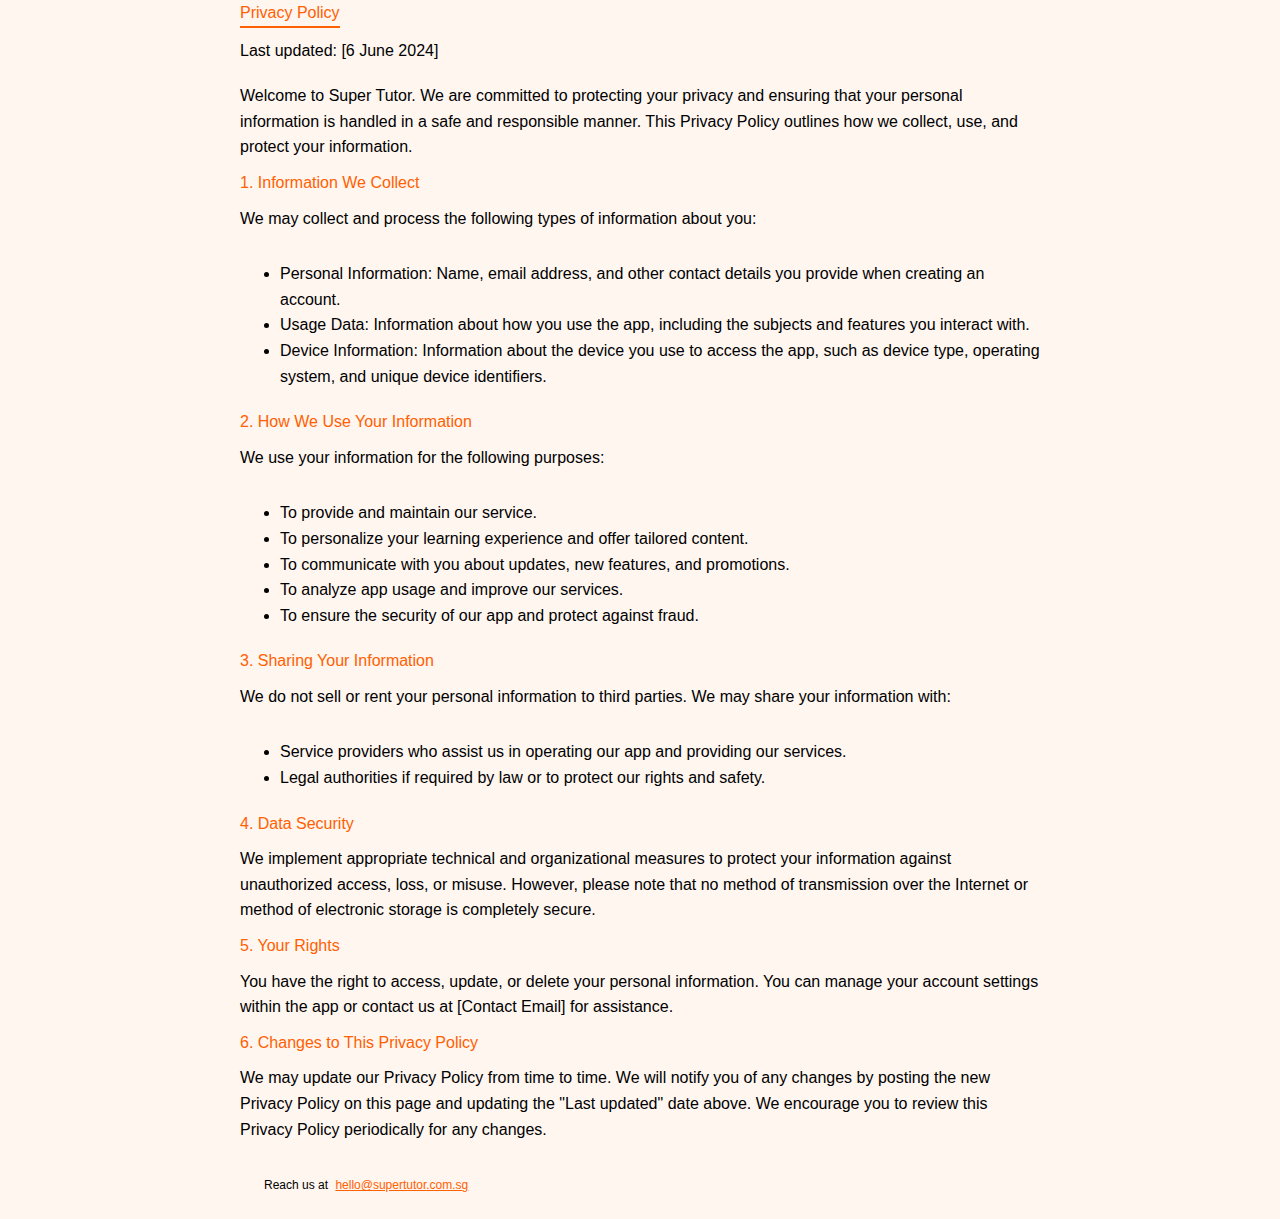
==== privacy.html @ 46e8c4f6 "Add privacy policy" ====
<!DOCTYPE html>
<html lang="en">
  <head>
    <meta charset="UTF-8" />
    <meta name="viewport" content="width=device-width, initial-scale=1.0" />
    <title>Super Tutor - Privacy Policy</title>
    <meta name="description" content="Super Tutor's Privacy Policy" />
    <meta property="og:title" content="Super Tutor - Privacy Policy" />
    <meta
      property="og:description"
      content="Privacy Policy of Super Tutor App"
    />
    <link rel="stylesheet" href="styles/reset.css" />
    <link rel="stylesheet" href="styles/supertutor.css" />
    <link
      rel="apple-touch-icon"
      sizes="57x57"
      href="images/icons/apple-icon-57x57.png"
    />
    <link
      rel="apple-touch-icon"
      sizes="60x60"
      href="images/icons/apple-icon-60x60.png"
    />
    <link
      rel="apple-touch-icon"
      sizes="72x72"
      href="images/icons/apple-icon-72x72.png"
    />
    <link
      rel="apple-touch-icon"
      sizes="76x76"
      href="images/icons/apple-icon-76x76.png"
    />
    <link
      rel="apple-touch-icon"
      sizes="114x114"
      href="images/icons/apple-icon-114x114.png"
    />
    <link
      rel="apple-touch-icon"
      sizes="120x120"
      href="images/icons/apple-icon-120x120.png"
    />
    <link
      rel="apple-touch-icon"
      sizes="144x144"
      href="images/icons/apple-icon-144x144.png"
    />
    <link
      rel="apple-touch-icon"
      sizes="152x152"
      href="images/icons/apple-icon-152x152.png"
    />
    <link
      rel="apple-touch-icon"
      sizes="180x180"
      href="images/icons/apple-icon-180x180.png"
    />
    <link
      rel="icon"
      type="image/png"
      sizes="192x192"
      href="images/icons/android-icon-192x192.png"
    />
    <link
      rel="icon"
      type="image/png"
      sizes="32x32"
      href="images/icons/favicon-32x32.png"
    />
    <link
      rel="icon"
      type="image/png"
      sizes="96x96"
      href="images/icons/favicon-96x96.png"
    />
    <link
      rel="icon"
      type="image/png"
      sizes="16x16"
      href="images/icons/favicon-16x16.png"
    />
    <link rel="manifest" href="images/icons/manifest.json" />
    <meta name="msapplication-TileColor" content="#ffffff" />
    <meta name="msapplication-TileImage" content="/ms-icon-144x144.png" />
    <meta name="theme-color" content="#ffffff" />
    <style>
      h1,
      h2 {
        color: #ff6000;
      }
      h1 {
        border-bottom: 2px solid #ff6000;
      }
      ul {
        list-style-type: disc;
        margin: 20px 0;
        padding-left: 40px;
      }
      p {
        margin: 10px 0;
      }
      .container {
        align-items: flex-start;
      }
    </style>
  </head>
  <body>
    <div class="container">
      <h1>Privacy Policy</h1>
      <p>Last updated: [6 June 2024]</p>

      <p>
        Welcome to Super Tutor. We are committed to protecting your privacy and
        ensuring that your personal information is handled in a safe and
        responsible manner. This Privacy Policy outlines how we collect, use,
        and protect your information.
      </p>

      <h2>1. Information We Collect</h2>
      <p>
        We may collect and process the following types of information about you:
      </p>
      <ul>
        <li>
          <strong>Personal Information:</strong> Name, email address, and other
          contact details you provide when creating an account.
        </li>
        <li>
          <strong>Usage Data:</strong> Information about how you use the app,
          including the subjects and features you interact with.
        </li>
        <li>
          <strong>Device Information:</strong> Information about the device you
          use to access the app, such as device type, operating system, and
          unique device identifiers.
        </li>
      </ul>

      <h2>2. How We Use Your Information</h2>
      <p>We use your information for the following purposes:</p>
      <ul>
        <li>To provide and maintain our service.</li>
        <li>
          To personalize your learning experience and offer tailored content.
        </li>
        <li>
          To communicate with you about updates, new features, and promotions.
        </li>
        <li>To analyze app usage and improve our services.</li>
        <li>To ensure the security of our app and protect against fraud.</li>
      </ul>

      <h2>3. Sharing Your Information</h2>
      <p>
        We do not sell or rent your personal information to third parties. We
        may share your information with:
      </p>
      <ul>
        <li>
          Service providers who assist us in operating our app and providing our
          services.
        </li>
        <li>
          Legal authorities if required by law or to protect our rights and
          safety.
        </li>
      </ul>

      <h2>4. Data Security</h2>
      <p>
        We implement appropriate technical and organizational measures to
        protect your information against unauthorized access, loss, or misuse.
        However, please note that no method of transmission over the Internet or
        method of electronic storage is completely secure.
      </p>

      <h2>5. Your Rights</h2>
      <p>
        You have the right to access, update, or delete your personal
        information. You can manage your account settings within the app or
        contact us at [Contact Email] for assistance.
      </p>

      <h2>6. Changes to This Privacy Policy</h2>
      <p>
        We may update our Privacy Policy from time to time. We will notify you
        of any changes by posting the new Privacy Policy on this page and
        updating the "Last updated" date above. We encourage you to review this
        Privacy Policy periodically for any changes.
      </p>
      <div class="contact-us">
        Reach us at
        <a href="mailto:hello@supertutor.com.sg">hello@supertutor.com.sg</a>
      </div>
    </div>
  </body>
</html>
---- styles/supertutor.css ----
body {
  background: #fff6f0;
  font-family: Arial, Helvetica, sans-serif;
  line-height: 1.6;
}
.container {
  display: flex;
  align-items: center;
  justify-content: center;
  margin: 0 auto;
  max-width: 800px;
  flex-direction: column;
  width: 100%;
}
.header-image {
  width: 100%;
  max-width: 640px;
}
.screenshot-image {
  max-height: 640px;
  margin-top: -16px;
  max-width: 100%;
  padding-left: 14px;
  padding-right: 14px;
  box-sizing: border-box;
}
.store-container {
  display: flex;
  flex-direction: column;
  align-items: center;
  max-width: 100%;
}
.store-buttons {
  display: flex;
  flex-wrap: wrap;
  justify-content: center;
}
.store-buttons a {
  margin-left: 14px;
  margin-right: 14px;
  margin-top: 12px;
  cursor: pointer;
}
.store-buttons img {
  max-width: 160px;
  width: 100%;
}
.store-text {
  margin: 16px;
  text-align: center;
  border-bottom: 2px solid #ff6000;
  padding: 0 4px;
  border-radius: 4px;
}
.store-subtext {
  background-color: #ffe7d8;
  padding-top: 12px;
  padding-bottom: 12px;
  padding-left: 24px;
  padding-right: 24px;
  border-radius: 16px;
  color: #000;
  display: flex;
  align-items: center;
  justify-content: center;
  text-align: center;
  letter-spacing: 0.3px;
  max-width: 60ch;
  margin-top: 24px;
  margin-left: 14px;
  margin-right: 14px;
}
.contact-us {
  font-size: 12px;
  margin: 24px;
}
.contact-us a {
  color: #ff6000;
  transition: 200ms ease-in-out all;
  padding: 2px 4px;
  border-radius: 3px;
}
.contact-us a:hover {
  background-color: #ff8000;
  color: #fff;
  text-decoration: none;
}
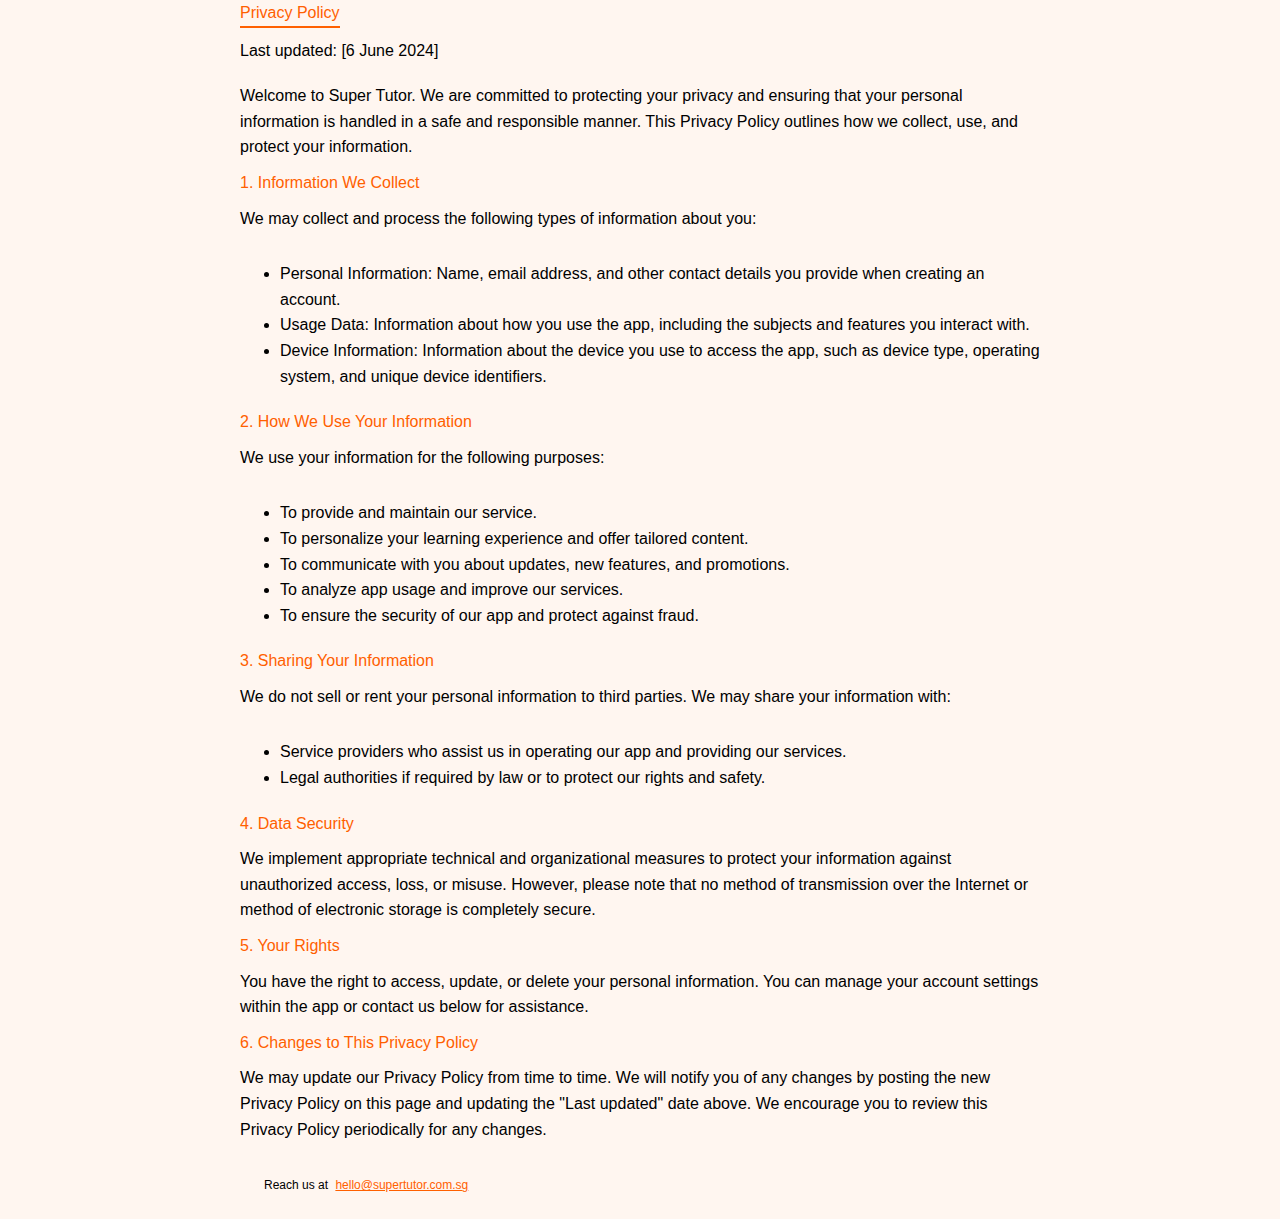
==== commit 9758c284: "Update email" ====
--- a/privacy.html
+++ b/privacy.html
@@ -180,7 +180,7 @@
       <p>
         You have the right to access, update, or delete your personal
         information. You can manage your account settings within the app or
-        contact us at [Contact Email] for assistance.
+        contact us below for assistance.
       </p>
 
       <h2>6. Changes to This Privacy Policy</h2>
